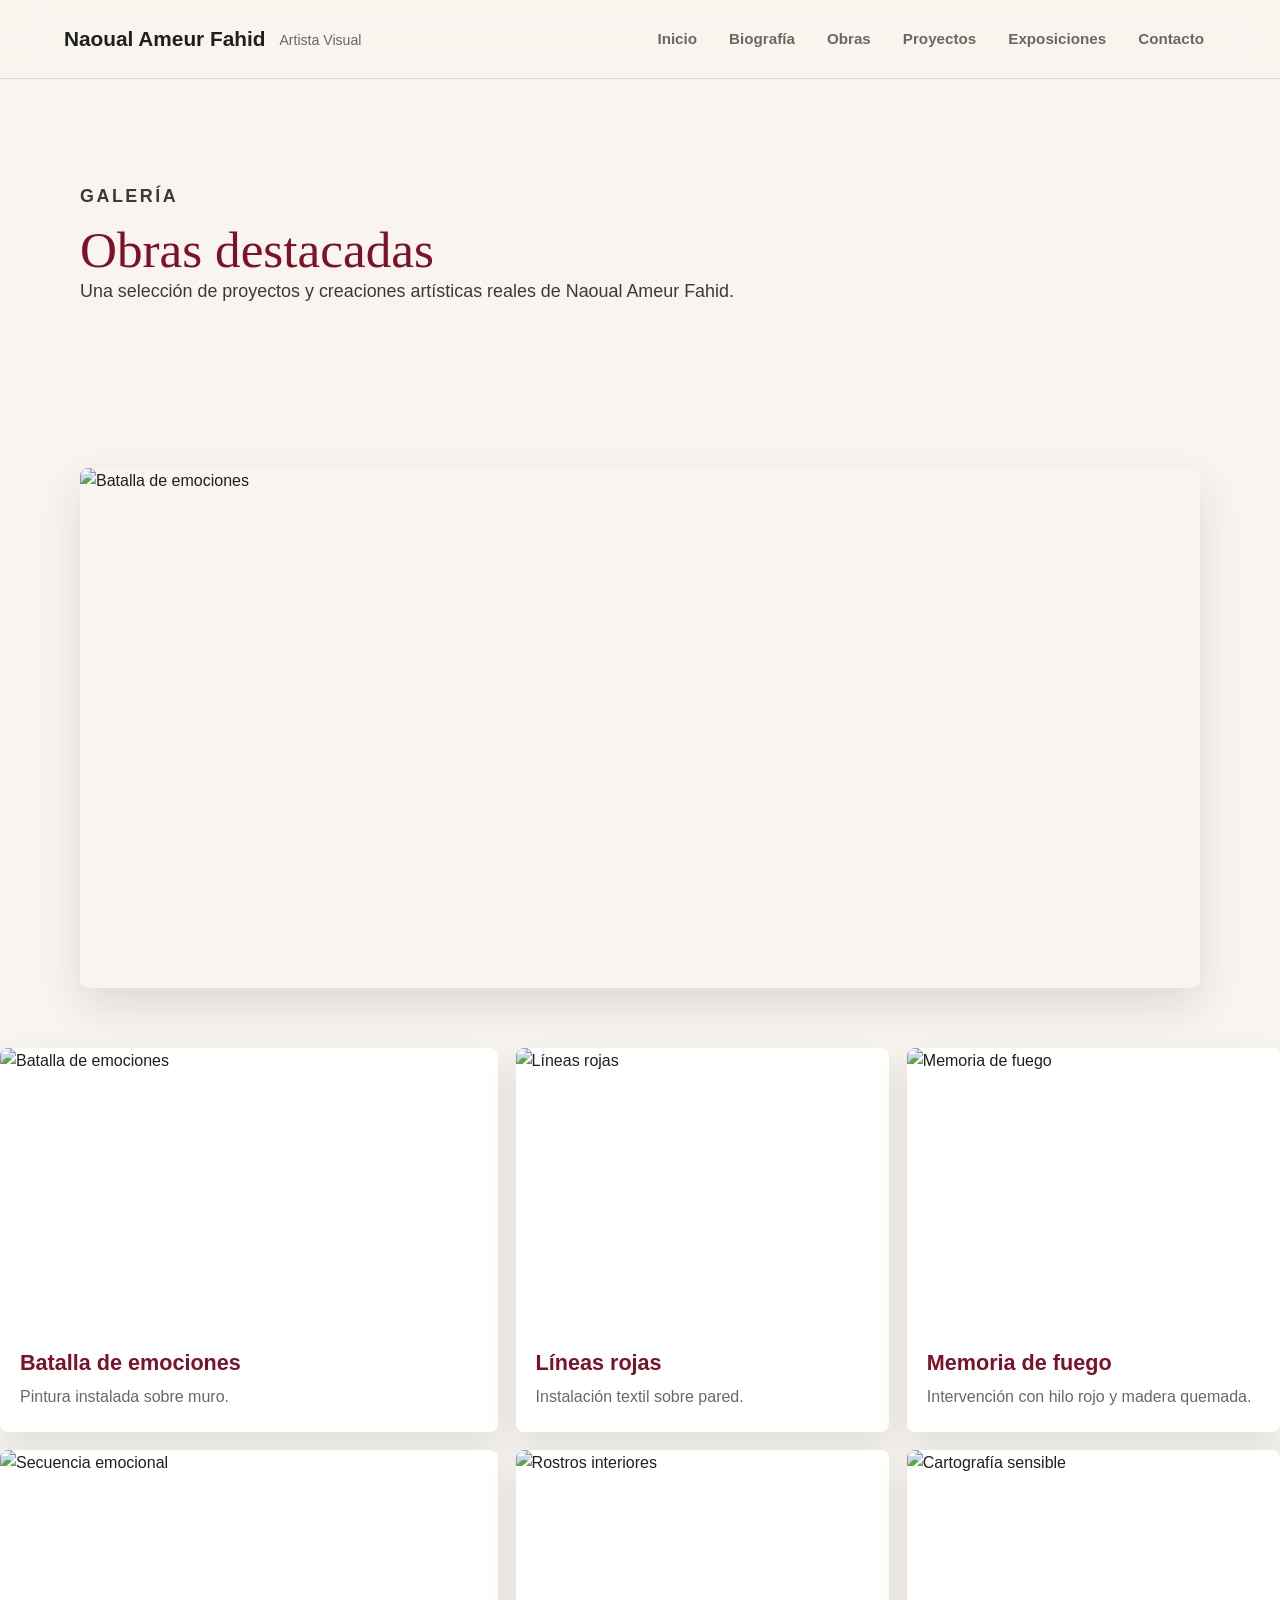
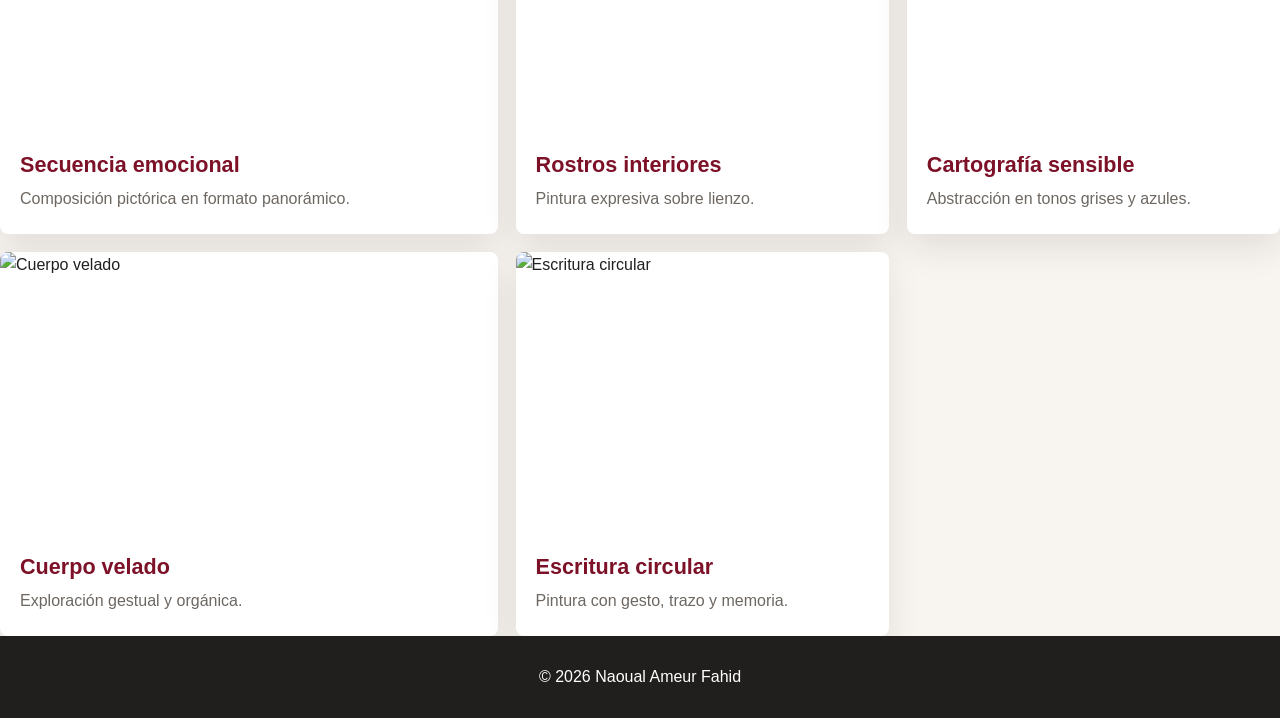
==== galeria.html @ e892501d "Add files via upload" ====
<!DOCTYPE html>
<html lang="es">
<head>
    <meta charset="UTF-8">
    <meta name="viewport" content="width=device-width, initial-scale=1.0">
    <title>Obras | Naoual Ameur Fahid</title>
    <link rel="stylesheet" href="style.css">
</head>
<body>
    <header>
        <div class="logo">
            <h1>Naoual Ameur Fahid</h1>
            <p>Artista Visual</p>
        </div>

        <nav>
            <a href="index.html">Inicio</a>
            <a href="biografia.html">Biografía</a>
            <a href="galeria.html">Obras</a>
            <a href="proyectos.html">Proyectos</a>
            <a href="exposiciones.html">Exposiciones</a>
            <a href="contacto.html">Contacto</a>
        </nav>
    </header>

    <main>
        <section class="contenido">
            <p class="eyebrow">Galería</p>
            <h2>Obras destacadas</h2>
            <p>Una selección de proyectos y creaciones artísticas reales de Naoual Ameur Fahid.</p>
        </section>

        <section class="carrusel">
            <div class="slides">
                <img src="C:\Users\solay\Desktop\HTML.Css\imagenes\obra 1.jpg" alt="Batalla de emociones">
                <img src="C:\Users\solay\Desktop\HTML.Css\imagenes\obra 3.jpg"alt="Líneas rojas">
                <img src="C:\Users\solay\Desktop\HTML.Css\imagenes\obra 4.jpg" alt="Memoria de fuego">
                <img src="C:\Users\solay\Desktop\HTML.Css\imagenes\obra8.jpg" alt="Secuencia emocional">
            </div>
        </section>

        <section class="galeria-grid">
            <div class="obra"><img src="C:\Users\solay\Desktop\HTML.Css\imagenes\obra 1.jpg" alt="Batalla de emociones"><h3>Batalla de emociones</h3><p>Pintura instalada sobre muro.</p></div>
            <div class="obra"><img src="C:\Users\solay\Desktop\HTML.Css\imagenes\obra 3.jpg" alt="Líneas rojas"><h3>Líneas rojas</h3><p>Instalación textil sobre pared.</p></div>
            <div class="obra"><img src="C:\Users\solay\Desktop\HTML.Css\imagenes\obra 4.jpg" alt="Memoria de fuego"><h3>Memoria de fuego</h3><p>Intervención con hilo rojo y madera quemada.</p></div>
            <div class="obra"><img src="C:\Users\solay\Desktop\HTML.Css\imagenes\obra8.jpg" alt="Secuencia emocional"><h3>Secuencia emocional</h3><p>Composición pictórica en formato panorámico.</p></div>
            <div class="obra"><img src="C:\Users\solay\Desktop\HTML.Css\imagenes\obra5.jpg" alt="Rostros interiores"><h3>Rostros interiores</h3><p>Pintura expresiva sobre lienzo.</p></div>
            <div class="obra"><img src="C:\Users\solay\Desktop\HTML.Css\imagenes\obra7.jpg" alt="Cartografía sensible"><h3>Cartografía sensible</h3><p>Abstracción en tonos grises y azules.</p></div>
            <div class="obra"><img src="C:\Users\solay\Desktop\HTML.Css\imagenes\obra6.jpg" alt="Cuerpo velado"><h3>Cuerpo velado</h3><p>Exploración gestual y orgánica.</p></div>
            <div class="obra"><img src="C:\Users\solay\Desktop\HTML.Css\imagenes\obra9.jpg" alt="Escritura circular"><h3>Escritura circular</h3><p>Pintura con gesto, trazo y memoria.</p></div>
        </section>
    </main>

    <div class="image-viewer" id="imageViewer" aria-hidden="true">
        <button class="image-viewer-close" type="button" aria-label="Cerrar imagen">×</button>
        <img src="" alt="">
        <p></p>
    </div>

    <footer>
        <p>© 2026 Naoual Ameur Fahid</p>
    </footer>
    <script src="lightbox.js"></script>
</body>
</html>
---- style.css ----
:root{
    --ink:#1f1f1f;
    --muted:#6d6762;
    --paper:#f8f4ef;
    --panel:#ffffff;
    --wine:#7d1128;
    --clay:#b99156;
    --teal:#0e6f73;
    --line:rgba(31,31,31,.12);
    --shadow:0 18px 45px rgba(31,31,31,.12);
}

*{
    margin:0;
    padding:0;
    box-sizing:border-box;
}

html{
    scroll-behavior:smooth;
}

body{
    font-family:"Segoe UI", Arial, sans-serif;
    background:var(--paper);
    color:var(--ink);
    line-height:1.6;
}

img{
    max-width:100%;
    display:block;
}

a{
    color:inherit;
}

.site-header,
header{
    position:sticky;
    top:0;
    z-index:20;
    display:flex;
    align-items:center;
    justify-content:space-between;
    gap:28px;
    padding:18px clamp(20px,5vw,72px);
    background:rgba(248,244,239,.94);
    border-bottom:1px solid var(--line);
    backdrop-filter:blur(18px);
}

.brand,
.logo{
    display:flex;
    align-items:center;
    gap:14px;
    color:var(--ink);
    text-decoration:none;
    text-align:left;
}

.brand-mark{
    width:48px;
    height:48px;
    display:grid;
    place-items:center;
    flex:0 0 auto;
    background:var(--wine);
    color:white;
    border-radius:50%;
    font-weight:800;
    font-size:.82rem;
    letter-spacing:.04em;
}

.brand strong,
.logo h1{
    display:block;
    font-size:clamp(1rem,1.7vw,1.3rem);
    line-height:1.1;
}

.brand small,
.logo p{
    display:block;
    margin-top:3px;
    color:var(--muted);
    font-size:.88rem;
}

.main-nav,
nav{
    display:flex;
    align-items:center;
    justify-content:flex-end;
    gap:8px;
    flex-wrap:wrap;
}

.main-nav a,
nav a{
    padding:9px 12px;
    color:var(--muted);
    text-decoration:none;
    font-size:.95rem;
    font-weight:650;
    border-radius:999px;
    transition:background .2s ease,color .2s ease;
}

.main-nav a:hover,
nav a:hover{
    background:rgba(125,17,40,.08);
    color:var(--wine);
}

main{
    overflow:hidden;
}

.hero{
    min-height:calc(100vh - 86px);
    display:grid;
    grid-template-columns:minmax(0,1.05fr) minmax(320px,.95fr);
    align-items:center;
    gap:clamp(32px,5vw,78px);
    padding:clamp(42px,7vw,96px) clamp(20px,5vw,72px);
}

.hero-copy{
    max-width:760px;
}

.eyebrow{
    margin-bottom:14px;
    color:var(--teal);
    font-size:.78rem;
    font-weight:800;
    letter-spacing:.14em;
    text-transform:uppercase;
}

.hero h1{
    max-width:720px;
    font-family:Georgia, "Times New Roman", serif;
    font-size:clamp(3.1rem,8vw,7.2rem);
    line-height:.92;
    font-weight:500;
    color:var(--wine);
}

.hero-lead{
    max-width:680px;
    margin-top:26px;
    color:#37322f;
    font-size:clamp(1.05rem,1.5vw,1.28rem);
}

.hero-actions,
.botones{
    display:flex;
    align-items:center;
    gap:12px;
    flex-wrap:wrap;
    margin-top:34px;
}

.button,
.boton,
.boton-secundario{
    display:inline-flex;
    align-items:center;
    justify-content:center;
    min-height:46px;
    padding:12px 20px;
    border:1px solid transparent;
    border-radius:999px;
    text-decoration:none;
    font-weight:750;
    transition:transform .2s ease, box-shadow .2s ease, background .2s ease;
}

.button:hover,
.boton:hover,
.boton-secundario:hover{
    transform:translateY(-2px);
}

.button-primary,
.boton{
    background:var(--wine);
    color:white;
    box-shadow:0 12px 30px rgba(125,17,40,.22);
}

.button-secondary,
.boton-secundario{
    background:transparent;
    color:var(--wine);
    border-color:rgba(125,17,40,.35);
}

.hero-media{
    position:relative;
    min-height:560px;
    border-radius:8px;
}

.hero-media::before{
    content:"";
    position:absolute;
    inset:28px -22px -22px 42px;
    background:var(--clay);
    border-radius:8px;
    z-index:0;
}

.hero-media img{
    position:relative;
    z-index:1;
    width:100%;
    height:560px;
    object-fit:cover;
    object-position:center top;
    border-radius:8px;
    box-shadow:var(--shadow);
}

.media-caption{
    position:absolute;
    left:22px;
    right:22px;
    bottom:22px;
    z-index:2;
    display:flex;
    gap:8px;
    flex-wrap:wrap;
}

.media-caption span{
    padding:8px 12px;
    background:rgba(255,255,255,.88);
    border:1px solid rgba(255,255,255,.65);
    border-radius:999px;
    color:var(--ink);
    font-size:.83rem;
    font-weight:700;
}

.intro-section,
.featured-section,
.process-section,
.contenido{
    width:min(1120px,calc(100% - 40px));
    margin:0 auto;
    padding:clamp(60px,8vw,108px) 0;
}

.intro-section{
    display:grid;
    grid-template-columns:.78fr 1.22fr;
    gap:clamp(28px,5vw,74px);
    border-top:1px solid var(--line);
}

.section-heading h2,
.sobre h2,
.contenido h2{
    font-family:Georgia, "Times New Roman", serif;
    color:var(--wine);
    font-size:clamp(2rem,4vw,4rem);
    line-height:1.02;
    font-weight:500;
}

.intro-section > p,
.sobre p,
.contenido p{
    color:#3f3935;
    font-size:clamp(1rem,1.4vw,1.16rem);
}

.stats,
.estadisticas{
    width:min(1120px,calc(100% - 40px));
    margin:0 auto;
    display:grid;
    grid-template-columns:repeat(4,1fr);
    border:1px solid var(--line);
    background:var(--panel);
    box-shadow:0 16px 40px rgba(31,31,31,.07);
}

.stats article,
.stat{
    min-height:150px;
    display:flex;
    flex-direction:column;
    justify-content:center;
    gap:2px;
    padding:24px;
    text-align:center;
    border-right:1px solid var(--line);
}

.stats article:last-child{
    border-right:0;
}

.stats strong,
.stat h3{
    color:var(--wine);
    font-family:Georgia, "Times New Roman", serif;
    font-size:clamp(2.4rem,5vw,4.2rem);
    line-height:1;
    font-weight:500;
}

.stats span,
.stat p{
    color:var(--muted);
    font-weight:750;
}

.art-grid,
.grid,
.galeria-grid{
    display:grid;
    grid-template-columns:1.2fr .9fr .9fr;
    gap:18px;
    margin-top:36px;
}

.art-card,
.obra{
    position:relative;
    min-height:380px;
    overflow:hidden;
    border-radius:8px;
    background:var(--panel);
    box-shadow:0 14px 35px rgba(31,31,31,.10);
}

.art-card-large{
    grid-row:span 2;
    min-height:778px;
}

.art-card img,
.obra img{
    width:100%;
    height:100%;
    object-fit:cover;
    transition:transform .45s ease;
    cursor:zoom-in;
}

.art-card:hover img,
.obra:hover img{
    transform:scale(1.035);
}

.art-card div,
.obra h3,
.obra p{
    position:relative;
    z-index:2;
}

.art-card div{
    position:absolute;
    left:0;
    right:0;
    bottom:0;
    padding:28px;
    color:white;
    background:linear-gradient(180deg,transparent,rgba(0,0,0,.78));
}

.art-card h3,
.obra h3{
    color:inherit;
    font-size:1.35rem;
}

.art-card p,
.obra p{
    color:inherit;
    margin-top:4px;
}

.obra{
    min-height:auto;
    display:flex;
    flex-direction:column;
}

.obra img{
    height:280px;
    flex:0 0 auto;
}

.obra h3{
    padding:18px 20px 0;
    color:var(--wine);
}

.obra p{
    padding:0 20px 22px;
    color:var(--muted);
}

.process-section{
    display:grid;
    grid-template-columns:.9fr 1.1fr;
    gap:clamp(28px,5vw,70px);
}

.process-grid{
    display:grid;
    gap:14px;
}

.process-grid article,
.bio-bloque{
    padding:28px;
    background:rgba(255,255,255,.68);
    border:1px solid var(--line);
    border-radius:8px;
}

.process-grid span{
    color:var(--clay);
    font-weight:850;
}

.process-grid h3,
.bio-bloque h2{
    margin:8px 0 8px;
    color:var(--wine);
}

.quote-section,
.frase,
.cita-artista{
    width:min(1120px,calc(100% - 40px));
    margin:0 auto clamp(60px,8vw,108px);
    padding:clamp(44px,7vw,80px);
    display:flex;
    align-items:center;
    justify-content:space-between;
    gap:28px;
    background:var(--wine);
    color:white;
    border-radius:8px;
}

.quote-section blockquote,
.frase blockquote,
.cita-artista p{
    max-width:760px;
    font-family:Georgia, "Times New Roman", serif;
    font-size:clamp(1.8rem,4vw,3.7rem);
    line-height:1.08;
}

.quote-section .button-primary{
    background:white;
    color:var(--wine);
    box-shadow:none;
    flex:0 0 auto;
}

.site-footer,
footer{
    padding:28px clamp(20px,5vw,72px);
    background:#211f1d;
    color:white;
    text-align:center;
}

.carrusel{
    width:min(1120px,calc(100% - 40px));
    height:520px;
    margin:60px auto;
    overflow:hidden;
    border-radius:8px;
    box-shadow:var(--shadow);
}

.slides{
    display:flex;
    width:400%;
    height:100%;
    animation:carrusel 14s infinite;
}

.slides img{
    width:25%;
    height:100%;
    object-fit:cover;
    cursor:zoom-in;
}

.image-viewer{
    position:fixed;
    inset:0;
    z-index:100;
    display:none;
    align-items:center;
    justify-content:center;
    flex-direction:column;
    gap:14px;
    padding:28px;
    background:rgba(15,14,13,.92);
}

.image-viewer.is-open{
    display:flex;
}

.image-viewer img{
    width:auto;
    max-width:96vw;
    height:auto;
    max-height:84vh;
    object-fit:contain;
    border-radius:6px;
    box-shadow:0 22px 70px rgba(0,0,0,.45);
}

.image-viewer p{
    max-width:min(720px,92vw);
    color:white;
    font-weight:700;
    text-align:center;
}

.image-viewer-close{
    position:absolute;
    top:18px;
    right:18px;
    width:44px;
    height:44px;
    border:1px solid rgba(255,255,255,.35);
    border-radius:50%;
    background:rgba(255,255,255,.12);
    color:white;
    font-size:2rem;
    line-height:1;
    cursor:pointer;
}

.image-viewer-close:hover{
    background:rgba(255,255,255,.22);
}

@keyframes carrusel{
    0%,20%{ transform:translateX(0); }
    25%,45%{ transform:translateX(-25%); }
    50%,70%{ transform:translateX(-50%); }
    75%,100%{ transform:translateX(-75%); }
}

.sobre,
.bio-portada,
.inspiraciones{
    width:min(980px,calc(100% - 40px));
    margin:0 auto;
    padding:clamp(58px,8vw,96px) 0;
    text-align:center;
}

.bio-portada img{
    width:280px;
    height:280px;
    margin:0 auto 28px;
    border-radius:50%;
    object-fit:cover;
    object-position:center top;
    box-shadow:var(--shadow);
}

.bio-portada h1{
    color:var(--wine);
    font-family:Georgia, "Times New Roman", serif;
    font-size:clamp(2.6rem,6vw,5rem);
    line-height:1;
}

.subtitulo{
    margin-top:12px;
    color:var(--muted);
}

.bio-contenedor{
    width:min(1120px,calc(100% - 40px));
    margin:0 auto;
    display:grid;
    grid-template-columns:repeat(3,1fr);
    gap:18px;
    padding:40px 0;
}

.tags{
    display:flex;
    justify-content:center;
    flex-wrap:wrap;
    gap:12px;
    margin-top:26px;
}

.tags span{
    padding:10px 16px;
    border-radius:999px;
    background:rgba(125,17,40,.09);
    color:var(--wine);
    font-weight:750;
}

@media(max-width:980px){
    .site-header,
    header{
        position:relative;
        align-items:flex-start;
        flex-direction:column;
    }

    .main-nav,
    nav{
        justify-content:flex-start;
    }

    .hero,
    .intro-section,
    .process-section{
        grid-template-columns:1fr;
    }

    .hero-media{
        min-height:auto;
    }

    .hero-media img{
        height:min(72vh,520px);
    }

    .stats,
    .estadisticas{
        grid-template-columns:repeat(2,1fr);
    }

    .stats article:nth-child(2),
    .stat:nth-child(2){
        border-right:0;
    }

    .art-grid,
    .grid,
    .galeria-grid{
        grid-template-columns:1fr 1fr;
    }

    .art-card-large{
        grid-row:auto;
        grid-column:span 2;
        min-height:480px;
    }

    .bio-contenedor{
        grid-template-columns:1fr;
    }
}

@media(max-width:640px){
    .site-header,
    header{
        padding:16px 18px;
    }

    .main-nav a,
    nav a{
        padding:8px 10px;
        font-size:.9rem;
    }

    .hero{
        padding:38px 18px 58px;
    }

    .hero h1{
        font-size:3.3rem;
    }

    .hero-actions,
    .botones{
        align-items:stretch;
        flex-direction:column;
    }

    .button,
    .boton,
    .boton-secundario{
        width:100%;
    }

    .hero-media::before{
        inset:18px -10px -12px 18px;
    }

    .hero-media img{
        height:390px;
    }

    .stats,
    .estadisticas,
    .art-grid,
    .grid,
    .galeria-grid{
        grid-template-columns:1fr;
    }

    .stats article,
    .stat{
        border-right:0;
        border-bottom:1px solid var(--line);
    }

    .stats article:last-child,
    .stat:last-child{
        border-bottom:0;
    }

    .art-card,
    .art-card-large,
    .obra{
        grid-column:auto;
        min-height:360px;
    }

    .quote-section,
    .frase,
    .cita-artista{
        align-items:flex-start;
        flex-direction:column;
        padding:34px 24px;
    }

    .carrusel{
        height:320px;
    }
}
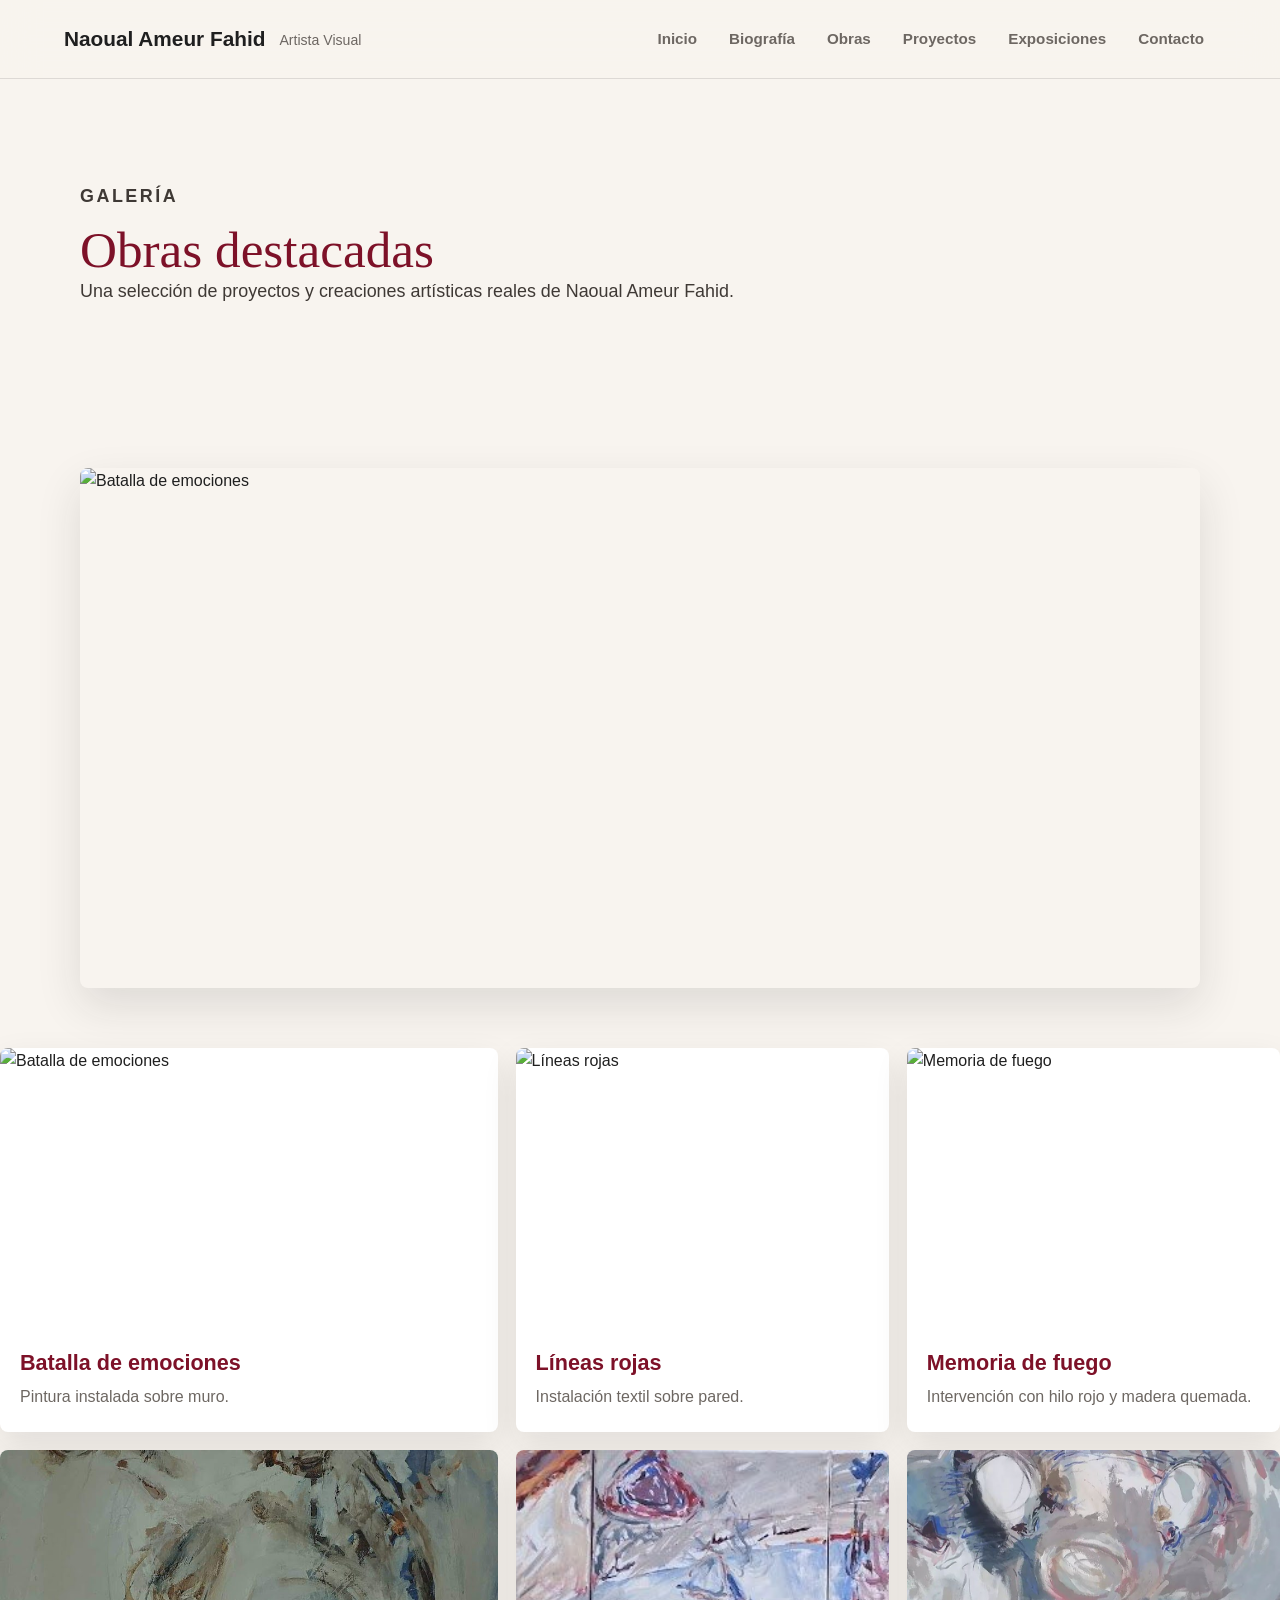
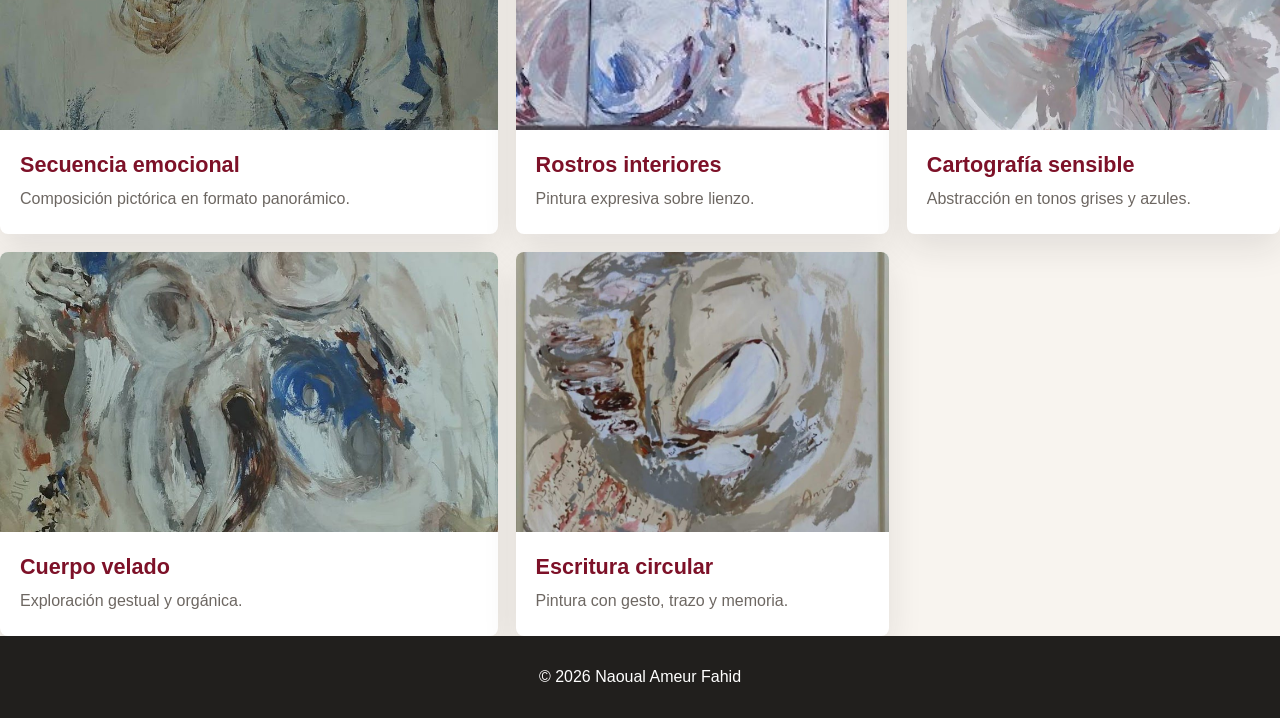
==== commit 6d2d5841: "Change image paths to relative URLs Updated image source paths to relative URLs for better portabili" ====
--- a/galeria.html
+++ b/galeria.html
@@ -32,22 +32,22 @@
 
         <section class="carrusel">
             <div class="slides">
-                <img src="C:\Users\solay\Desktop\HTML.Css\imagenes\obra 1.jpg" alt="Batalla de emociones">
-                <img src="C:\Users\solay\Desktop\HTML.Css\imagenes\obra 3.jpg"alt="Líneas rojas">
-                <img src="C:\Users\solay\Desktop\HTML.Css\imagenes\obra 4.jpg" alt="Memoria de fuego">
-                <img src="C:\Users\solay\Desktop\HTML.Css\imagenes\obra8.jpg" alt="Secuencia emocional">
+                <img src="imagenes/obra1.jpg" alt="Batalla de emociones">
+                <img src="imagenes/obra3.jpg" alt="Líneas rojas">
+                <img src="imagenes/obra4.jpg" alt="Memoria de fuego">
+                <img src="imagenes/obra8.jpg" alt="Secuencia emocional">
             </div>
         </section>
 
         <section class="galeria-grid">
-            <div class="obra"><img src="C:\Users\solay\Desktop\HTML.Css\imagenes\obra 1.jpg" alt="Batalla de emociones"><h3>Batalla de emociones</h3><p>Pintura instalada sobre muro.</p></div>
-            <div class="obra"><img src="C:\Users\solay\Desktop\HTML.Css\imagenes\obra 3.jpg" alt="Líneas rojas"><h3>Líneas rojas</h3><p>Instalación textil sobre pared.</p></div>
-            <div class="obra"><img src="C:\Users\solay\Desktop\HTML.Css\imagenes\obra 4.jpg" alt="Memoria de fuego"><h3>Memoria de fuego</h3><p>Intervención con hilo rojo y madera quemada.</p></div>
-            <div class="obra"><img src="C:\Users\solay\Desktop\HTML.Css\imagenes\obra8.jpg" alt="Secuencia emocional"><h3>Secuencia emocional</h3><p>Composición pictórica en formato panorámico.</p></div>
-            <div class="obra"><img src="C:\Users\solay\Desktop\HTML.Css\imagenes\obra5.jpg" alt="Rostros interiores"><h3>Rostros interiores</h3><p>Pintura expresiva sobre lienzo.</p></div>
-            <div class="obra"><img src="C:\Users\solay\Desktop\HTML.Css\imagenes\obra7.jpg" alt="Cartografía sensible"><h3>Cartografía sensible</h3><p>Abstracción en tonos grises y azules.</p></div>
-            <div class="obra"><img src="C:\Users\solay\Desktop\HTML.Css\imagenes\obra6.jpg" alt="Cuerpo velado"><h3>Cuerpo velado</h3><p>Exploración gestual y orgánica.</p></div>
-            <div class="obra"><img src="C:\Users\solay\Desktop\HTML.Css\imagenes\obra9.jpg" alt="Escritura circular"><h3>Escritura circular</h3><p>Pintura con gesto, trazo y memoria.</p></div>
+            <div class="obra"><img src="imagenes/obra1.jpg" alt="Batalla de emociones"><h3>Batalla de emociones</h3><p>Pintura instalada sobre muro.</p></div>
+            <div class="obra"><img src="imagenes/obra3.jpg" alt="Líneas rojas"><h3>Líneas rojas</h3><p>Instalación textil sobre pared.</p></div>
+            <div class="obra"><img src="imagenes/obra4.jpg" alt="Memoria de fuego"><h3>Memoria de fuego</h3><p>Intervención con hilo rojo y madera quemada.</p></div>
+            <div class="obra"><img src="imagenes/obra8.jpg" alt="Secuencia emocional"><h3>Secuencia emocional</h3><p>Composición pictórica en formato panorámico.</p></div>
+            <div class="obra"><img src="imagenes/obra5.jpg" alt="Rostros interiores"><h3>Rostros interiores</h3><p>Pintura expresiva sobre lienzo.</p></div>
+            <div class="obra"><img src="imagenes/obra7.jpg" alt="Cartografía sensible"><h3>Cartografía sensible</h3><p>Abstracción en tonos grises y azules.</p></div>
+            <div class="obra"><img src="imagenes/obra6.jpg" alt="Cuerpo velado"><h3>Cuerpo velado</h3><p>Exploración gestual y orgánica.</p></div>
+            <div class="obra"><img src="imagenes/obra9.jpg" alt="Escritura circular"><h3>Escritura circular</h3><p>Pintura con gesto, trazo y memoria.</p></div>
         </section>
     </main>
 
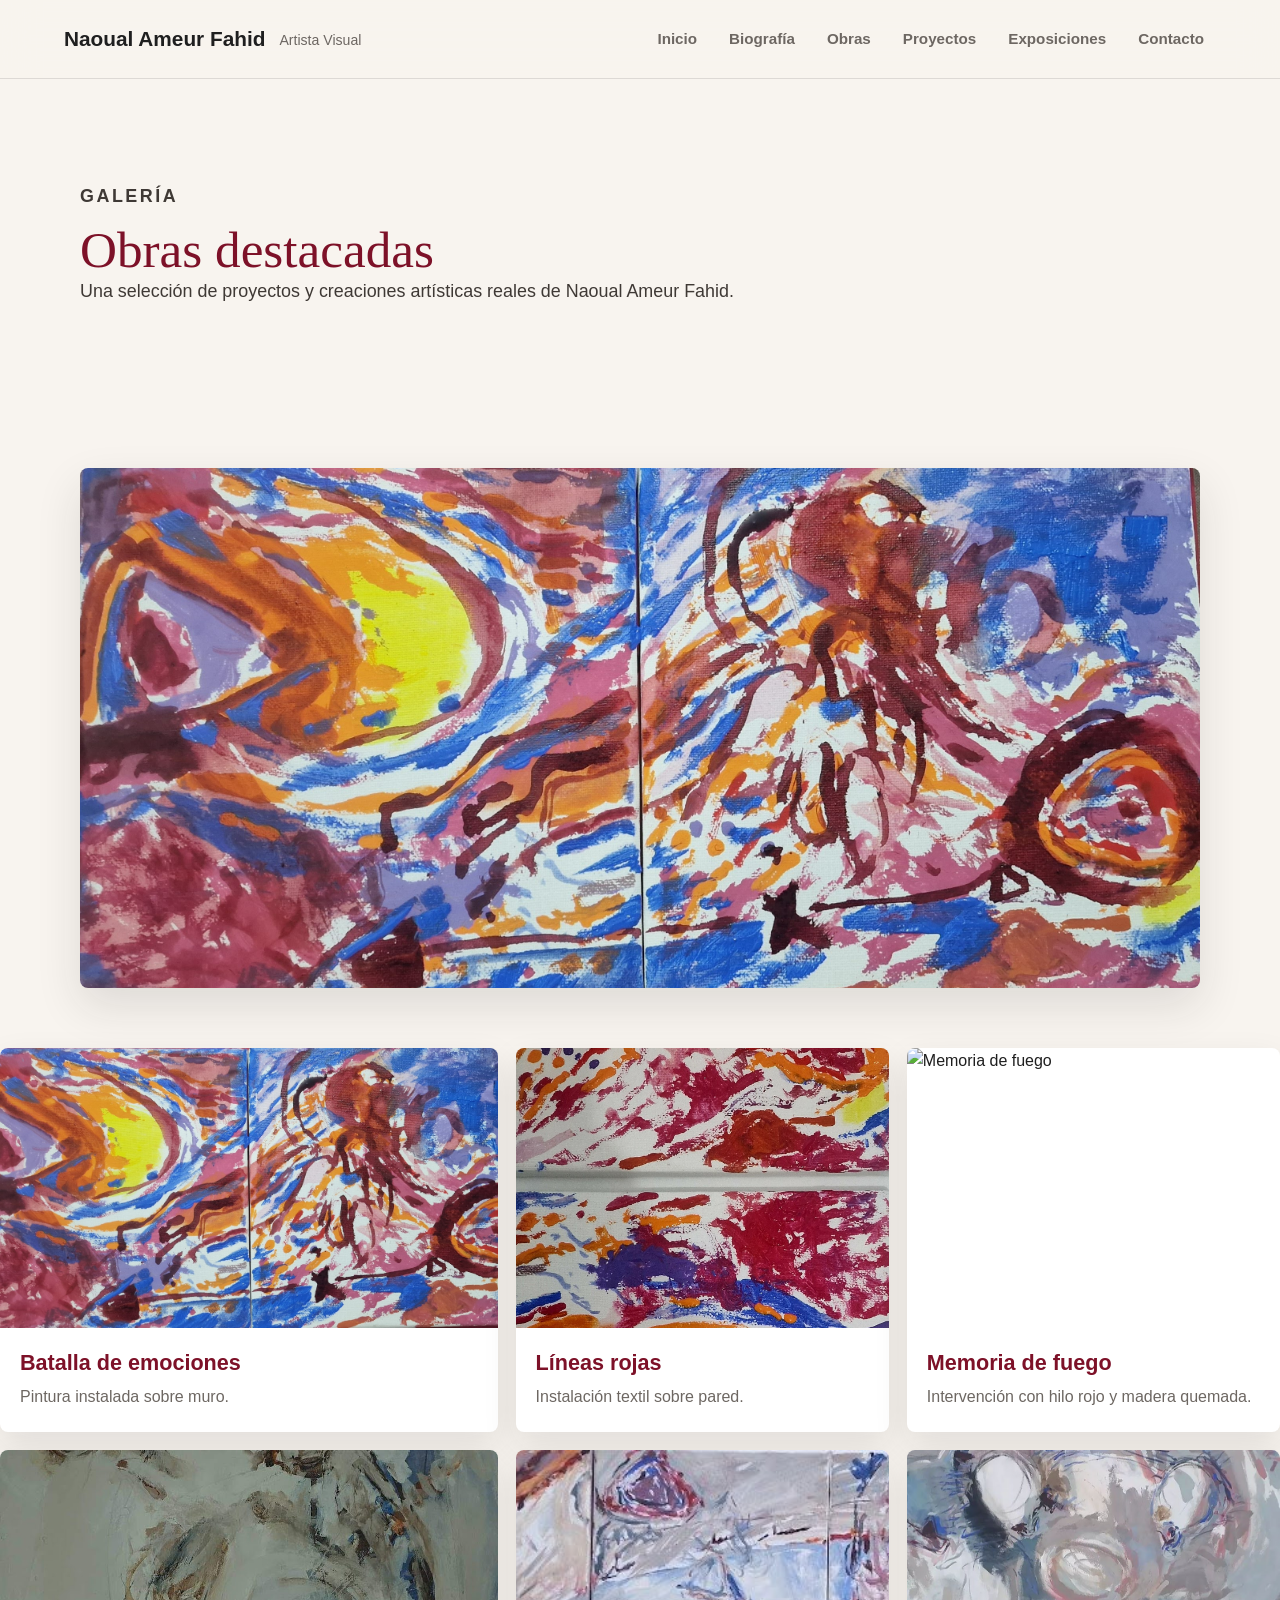
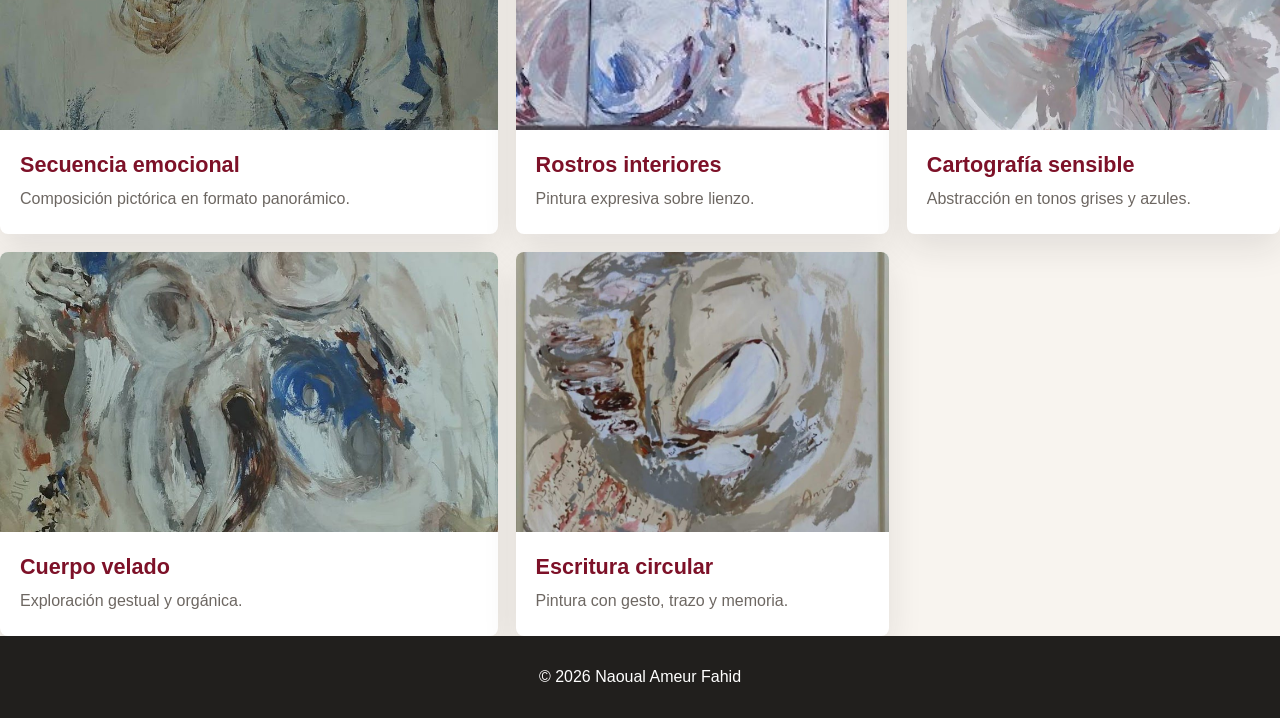
==== commit 6c1402fe: "Fix image source paths in galeria.html" ====
--- a/galeria.html
+++ b/galeria.html
@@ -32,16 +32,16 @@
 
         <section class="carrusel">
             <div class="slides">
-                <img src="imagenes/obra1.jpg" alt="Batalla de emociones">
-                <img src="imagenes/obra3.jpg" alt="Líneas rojas">
+                <img src="imagenes/obra 1.jpg" alt="Batalla de emociones">
+                <img src="imagenes/obra 3.jpg" alt="Líneas rojas">
                 <img src="imagenes/obra4.jpg" alt="Memoria de fuego">
                 <img src="imagenes/obra8.jpg" alt="Secuencia emocional">
             </div>
         </section>
 
         <section class="galeria-grid">
-            <div class="obra"><img src="imagenes/obra1.jpg" alt="Batalla de emociones"><h3>Batalla de emociones</h3><p>Pintura instalada sobre muro.</p></div>
-            <div class="obra"><img src="imagenes/obra3.jpg" alt="Líneas rojas"><h3>Líneas rojas</h3><p>Instalación textil sobre pared.</p></div>
+            <div class="obra"><img src="imagenes/obra 1.jpg" alt="Batalla de emociones"><h3>Batalla de emociones</h3><p>Pintura instalada sobre muro.</p></div>
+            <div class="obra"><img src="imagenes/obra 3.jpg" alt="Líneas rojas"><h3>Líneas rojas</h3><p>Instalación textil sobre pared.</p></div>
             <div class="obra"><img src="imagenes/obra4.jpg" alt="Memoria de fuego"><h3>Memoria de fuego</h3><p>Intervención con hilo rojo y madera quemada.</p></div>
             <div class="obra"><img src="imagenes/obra8.jpg" alt="Secuencia emocional"><h3>Secuencia emocional</h3><p>Composición pictórica en formato panorámico.</p></div>
             <div class="obra"><img src="imagenes/obra5.jpg" alt="Rostros interiores"><h3>Rostros interiores</h3><p>Pintura expresiva sobre lienzo.</p></div>
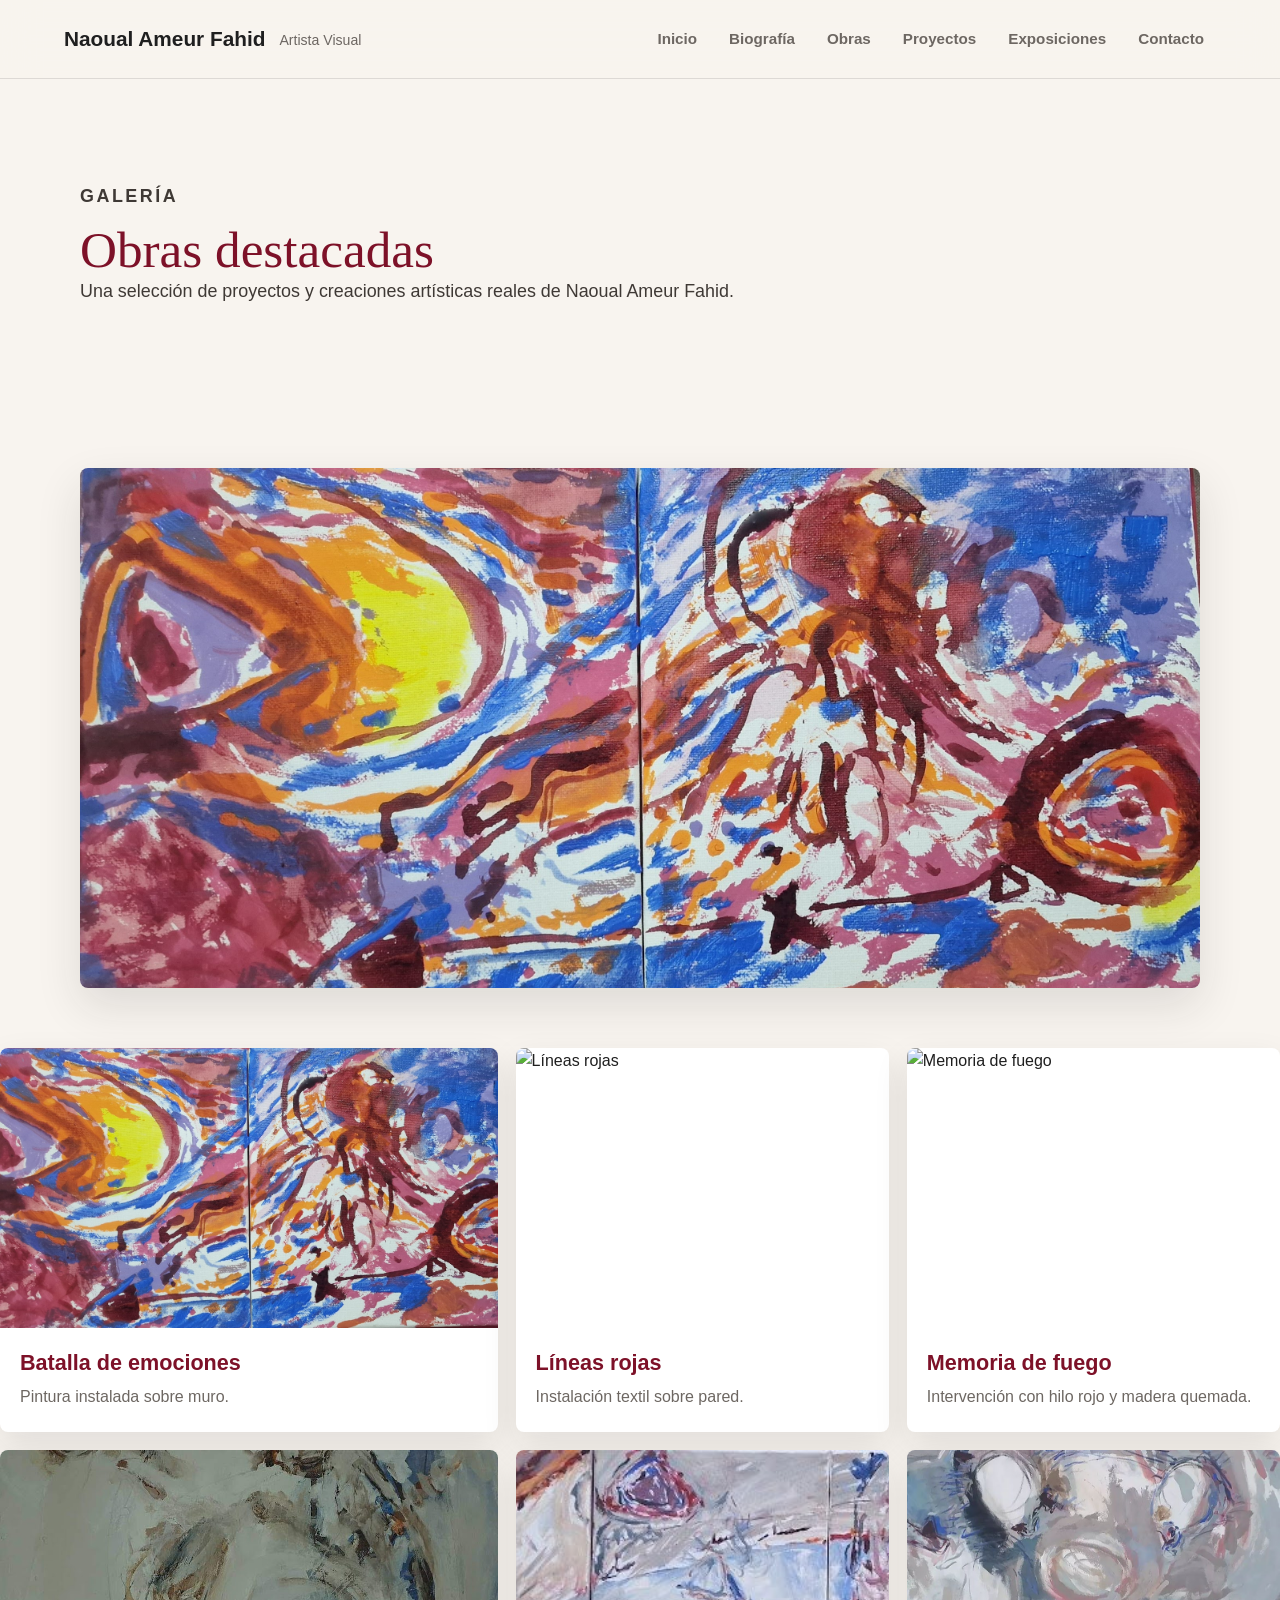
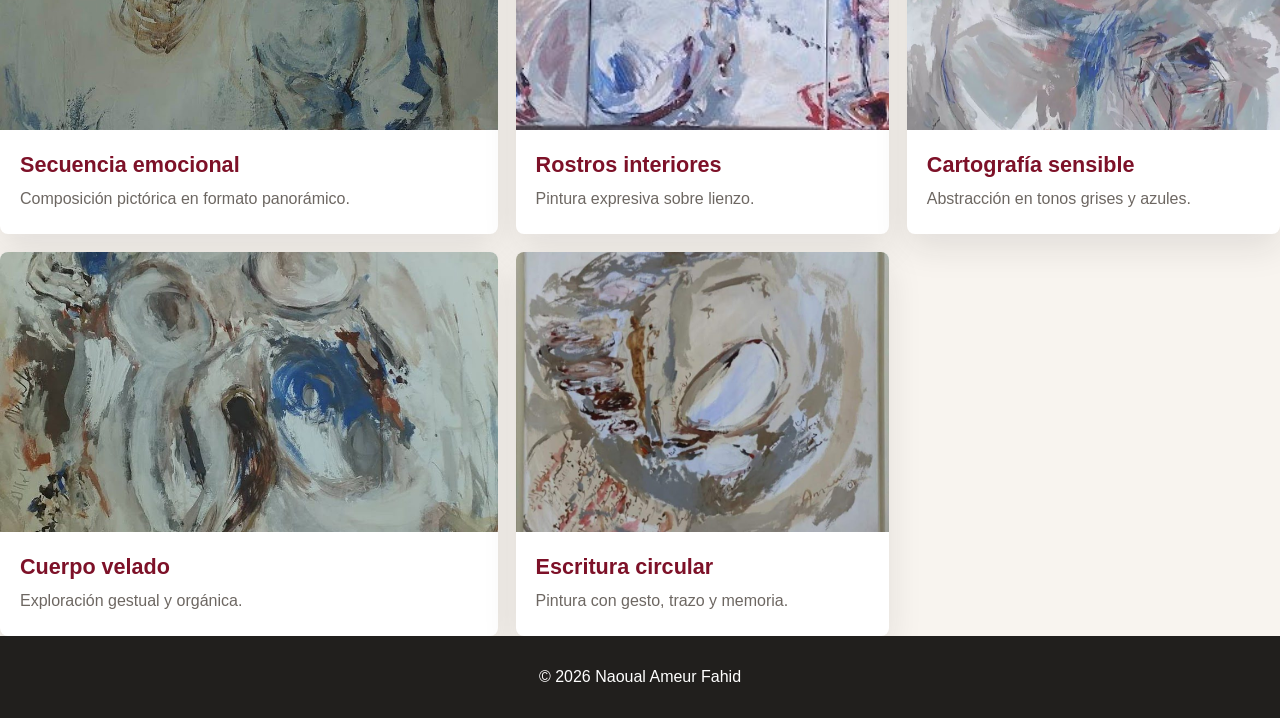
==== commit d525406e: "Replace image source for 'Líneas rojas' artwork" ====
--- a/galeria.html
+++ b/galeria.html
@@ -33,7 +33,7 @@
         <section class="carrusel">
             <div class="slides">
                 <img src="imagenes/obra 1.jpg" alt="Batalla de emociones">
-                <img src="imagenes/obra 3.jpg" alt="Líneas rojas">
+                <img src="imagenes/20200622_202020.jpg" alt="Líneas rojas">
                 <img src="imagenes/obra4.jpg" alt="Memoria de fuego">
                 <img src="imagenes/obra8.jpg" alt="Secuencia emocional">
             </div>
@@ -41,7 +41,7 @@
 
         <section class="galeria-grid">
             <div class="obra"><img src="imagenes/obra 1.jpg" alt="Batalla de emociones"><h3>Batalla de emociones</h3><p>Pintura instalada sobre muro.</p></div>
-            <div class="obra"><img src="imagenes/obra 3.jpg" alt="Líneas rojas"><h3>Líneas rojas</h3><p>Instalación textil sobre pared.</p></div>
+            <div class="obra"><img src="imagenes/20200622_202020.jpg" alt="Líneas rojas"><h3>Líneas rojas</h3><p>Instalación textil sobre pared.</p></div>
             <div class="obra"><img src="imagenes/obra4.jpg" alt="Memoria de fuego"><h3>Memoria de fuego</h3><p>Intervención con hilo rojo y madera quemada.</p></div>
             <div class="obra"><img src="imagenes/obra8.jpg" alt="Secuencia emocional"><h3>Secuencia emocional</h3><p>Composición pictórica en formato panorámico.</p></div>
             <div class="obra"><img src="imagenes/obra5.jpg" alt="Rostros interiores"><h3>Rostros interiores</h3><p>Pintura expresiva sobre lienzo.</p></div>
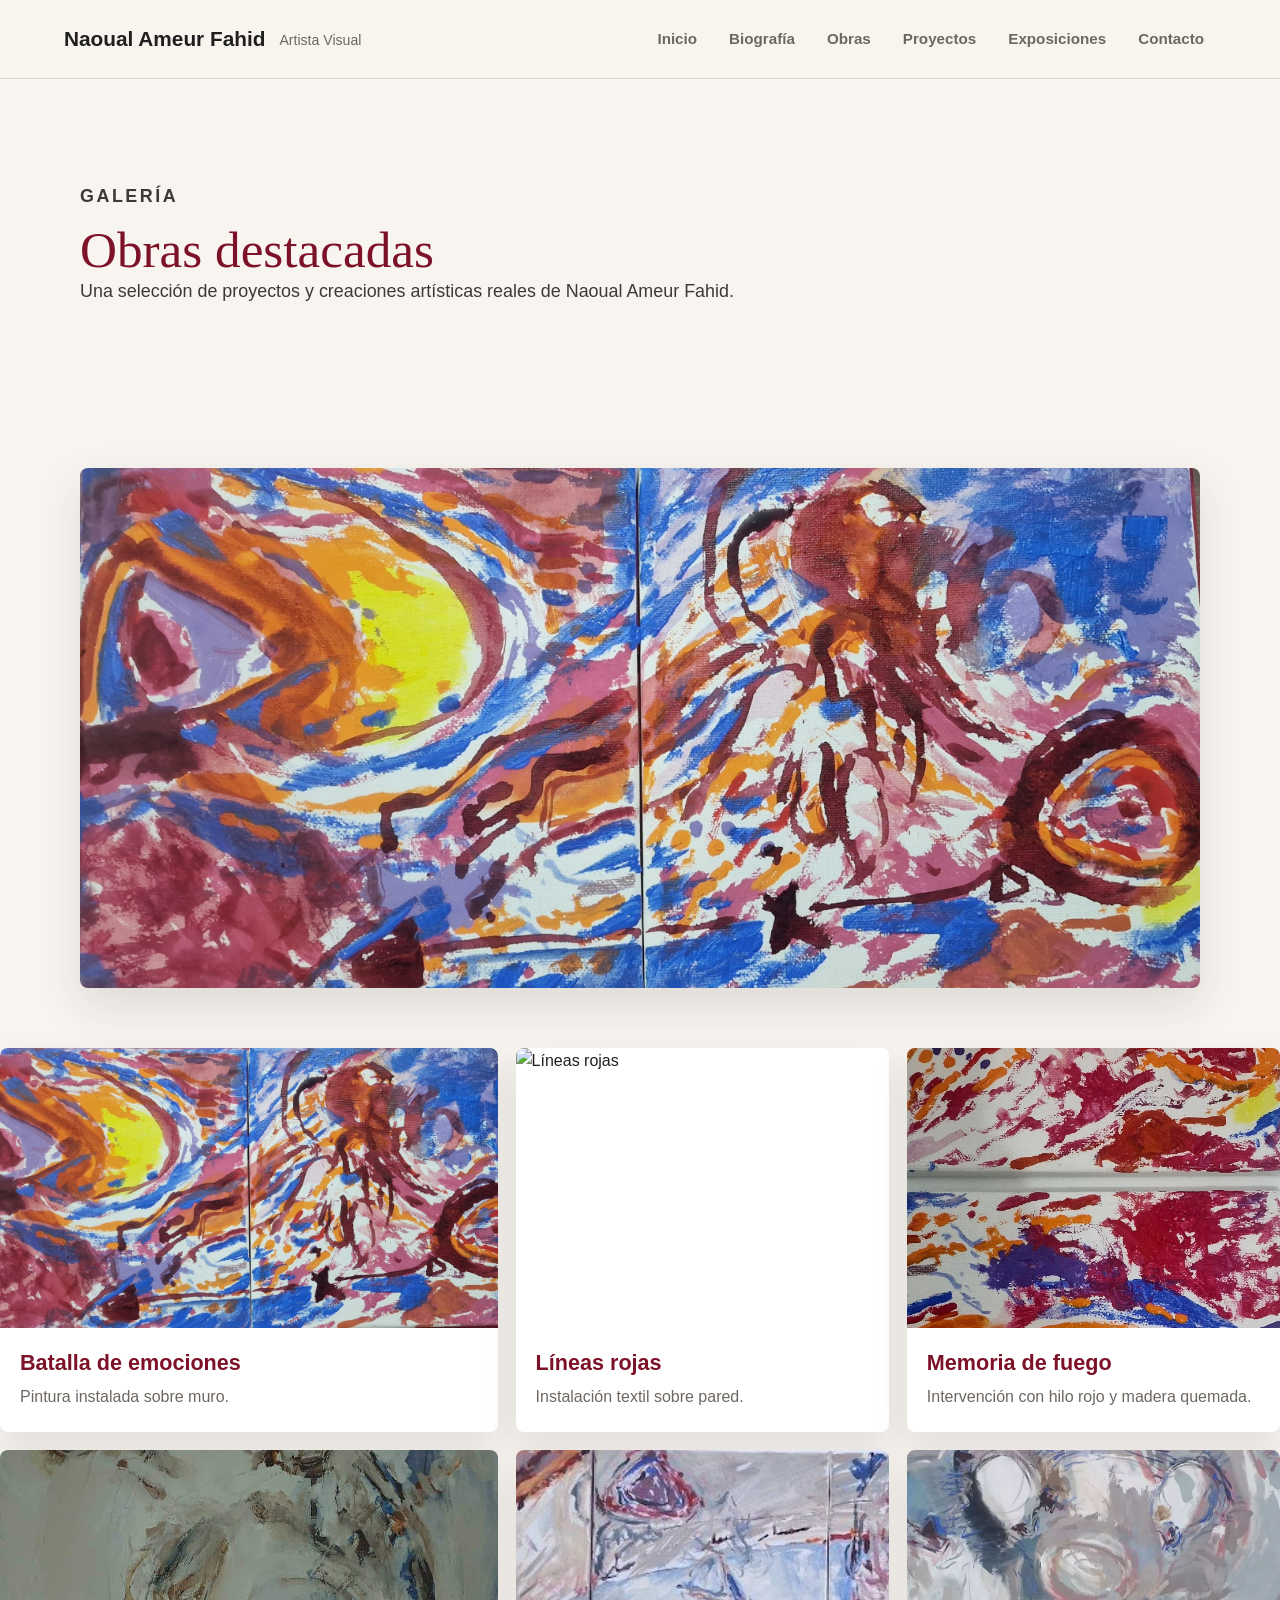
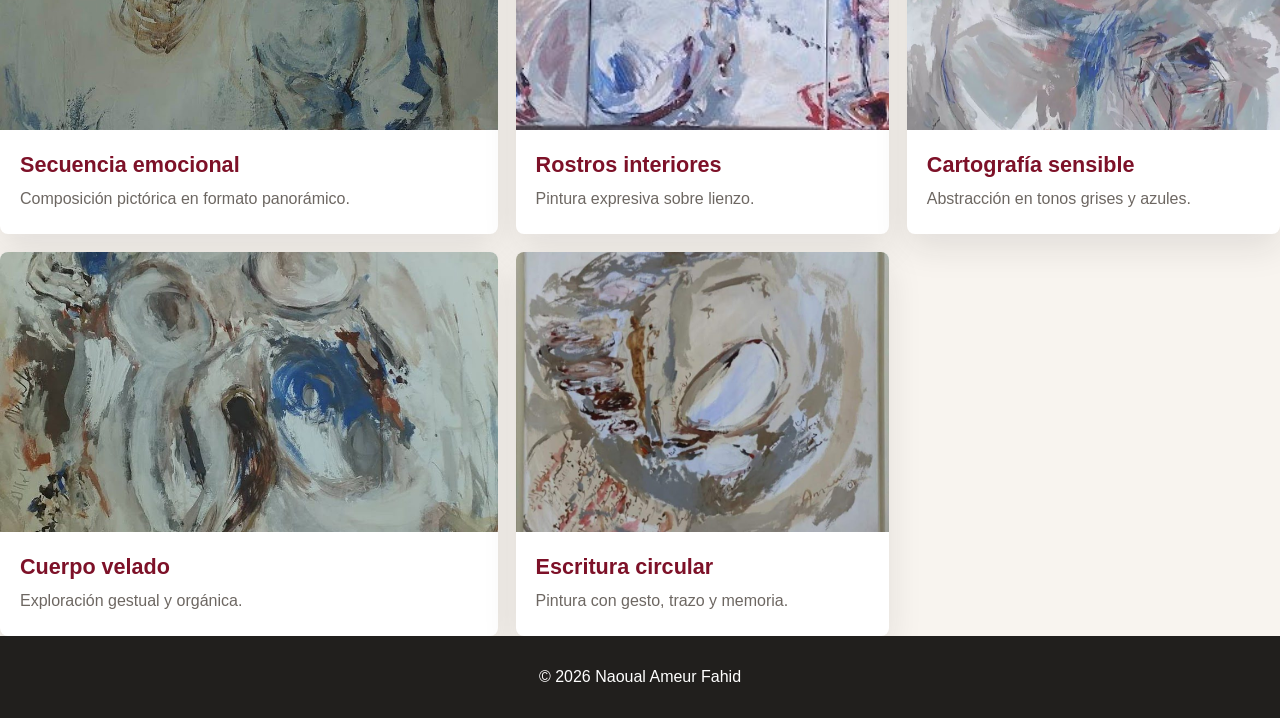
==== commit 60e82fe4: "Replace image source for 'Memoria de fuego'" ====
--- a/galeria.html
+++ b/galeria.html
@@ -34,7 +34,7 @@
             <div class="slides">
                 <img src="imagenes/obra 1.jpg" alt="Batalla de emociones">
                 <img src="imagenes/20200622_202020.jpg" alt="Líneas rojas">
-                <img src="imagenes/obra4.jpg" alt="Memoria de fuego">
+                <img src="imagenes/obra 3.jpg" alt="Memoria de fuego">
                 <img src="imagenes/obra8.jpg" alt="Secuencia emocional">
             </div>
         </section>
@@ -42,7 +42,7 @@
         <section class="galeria-grid">
             <div class="obra"><img src="imagenes/obra 1.jpg" alt="Batalla de emociones"><h3>Batalla de emociones</h3><p>Pintura instalada sobre muro.</p></div>
             <div class="obra"><img src="imagenes/20200622_202020.jpg" alt="Líneas rojas"><h3>Líneas rojas</h3><p>Instalación textil sobre pared.</p></div>
-            <div class="obra"><img src="imagenes/obra4.jpg" alt="Memoria de fuego"><h3>Memoria de fuego</h3><p>Intervención con hilo rojo y madera quemada.</p></div>
+            <div class="obra"><img src="imagenes/obra 3.jpg" alt="Memoria de fuego"><h3>Memoria de fuego</h3><p>Intervención con hilo rojo y madera quemada.</p></div>
             <div class="obra"><img src="imagenes/obra8.jpg" alt="Secuencia emocional"><h3>Secuencia emocional</h3><p>Composición pictórica en formato panorámico.</p></div>
             <div class="obra"><img src="imagenes/obra5.jpg" alt="Rostros interiores"><h3>Rostros interiores</h3><p>Pintura expresiva sobre lienzo.</p></div>
             <div class="obra"><img src="imagenes/obra7.jpg" alt="Cartografía sensible"><h3>Cartografía sensible</h3><p>Abstracción en tonos grises y azules.</p></div>
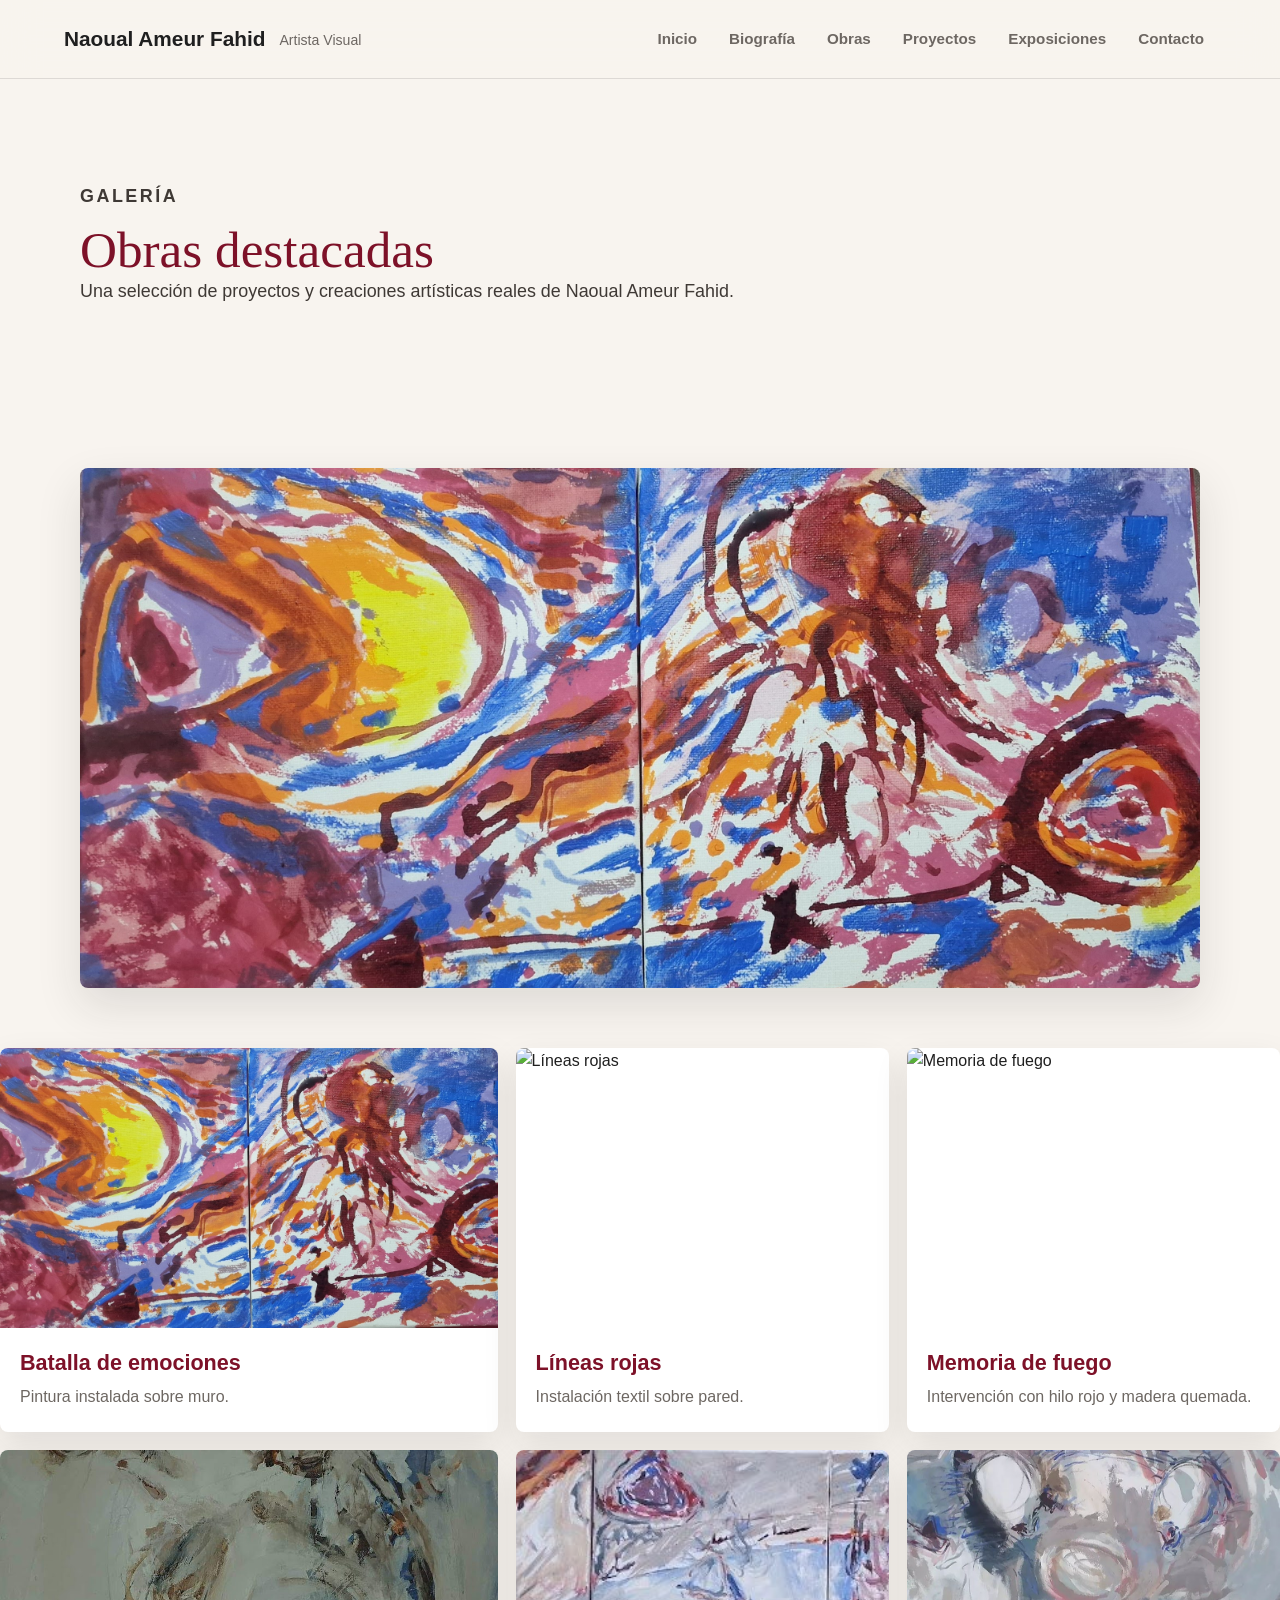
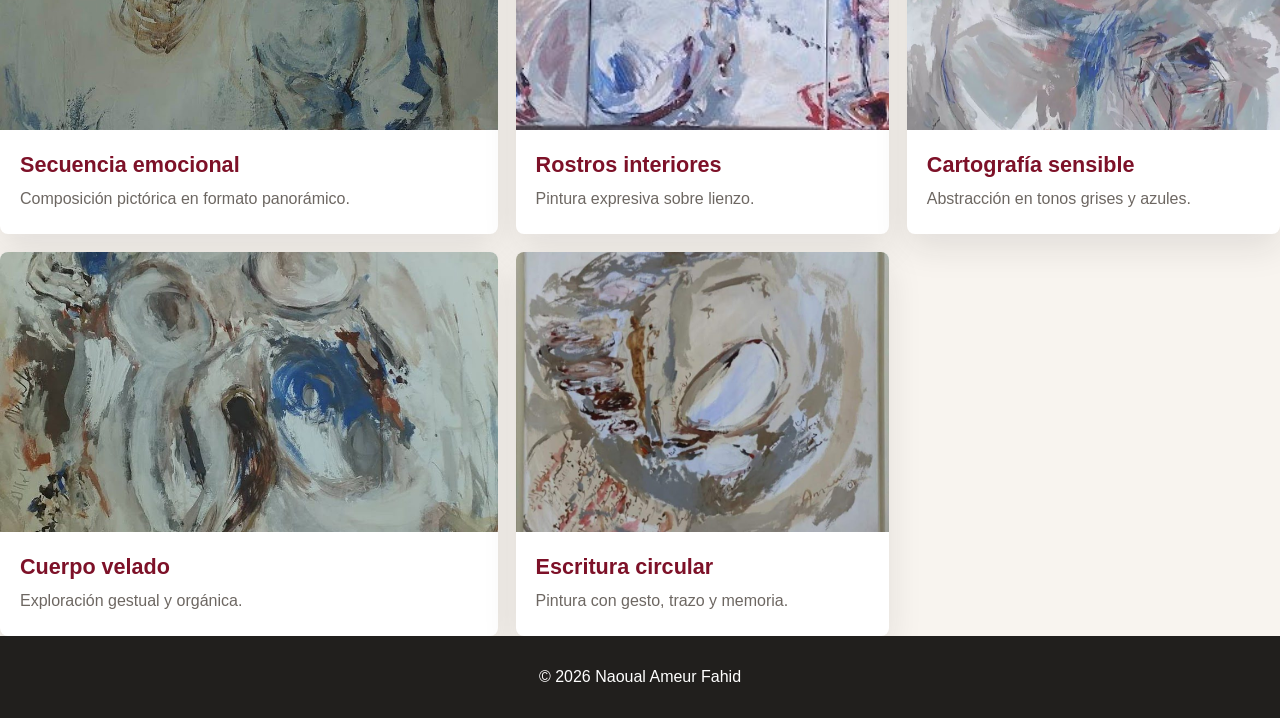
==== commit 25c0094d: "Fix image source paths for artwork" ====
--- a/galeria.html
+++ b/galeria.html
@@ -34,7 +34,7 @@
             <div class="slides">
                 <img src="imagenes/obra 1.jpg" alt="Batalla de emociones">
                 <img src="imagenes/20200622_202020.jpg" alt="Líneas rojas">
-                <img src="imagenes/obra 3.jpg" alt="Memoria de fuego">
+                <img src="imagenes/obra3.jpg" alt="Memoria de fuego">
                 <img src="imagenes/obra8.jpg" alt="Secuencia emocional">
             </div>
         </section>
@@ -42,7 +42,7 @@
         <section class="galeria-grid">
             <div class="obra"><img src="imagenes/obra 1.jpg" alt="Batalla de emociones"><h3>Batalla de emociones</h3><p>Pintura instalada sobre muro.</p></div>
             <div class="obra"><img src="imagenes/20200622_202020.jpg" alt="Líneas rojas"><h3>Líneas rojas</h3><p>Instalación textil sobre pared.</p></div>
-            <div class="obra"><img src="imagenes/obra 3.jpg" alt="Memoria de fuego"><h3>Memoria de fuego</h3><p>Intervención con hilo rojo y madera quemada.</p></div>
+            <div class="obra"><img src="imagenes/obra3.jpg" alt="Memoria de fuego"><h3>Memoria de fuego</h3><p>Intervención con hilo rojo y madera quemada.</p></div>
             <div class="obra"><img src="imagenes/obra8.jpg" alt="Secuencia emocional"><h3>Secuencia emocional</h3><p>Composición pictórica en formato panorámico.</p></div>
             <div class="obra"><img src="imagenes/obra5.jpg" alt="Rostros interiores"><h3>Rostros interiores</h3><p>Pintura expresiva sobre lienzo.</p></div>
             <div class="obra"><img src="imagenes/obra7.jpg" alt="Cartografía sensible"><h3>Cartografía sensible</h3><p>Abstracción en tonos grises y azules.</p></div>
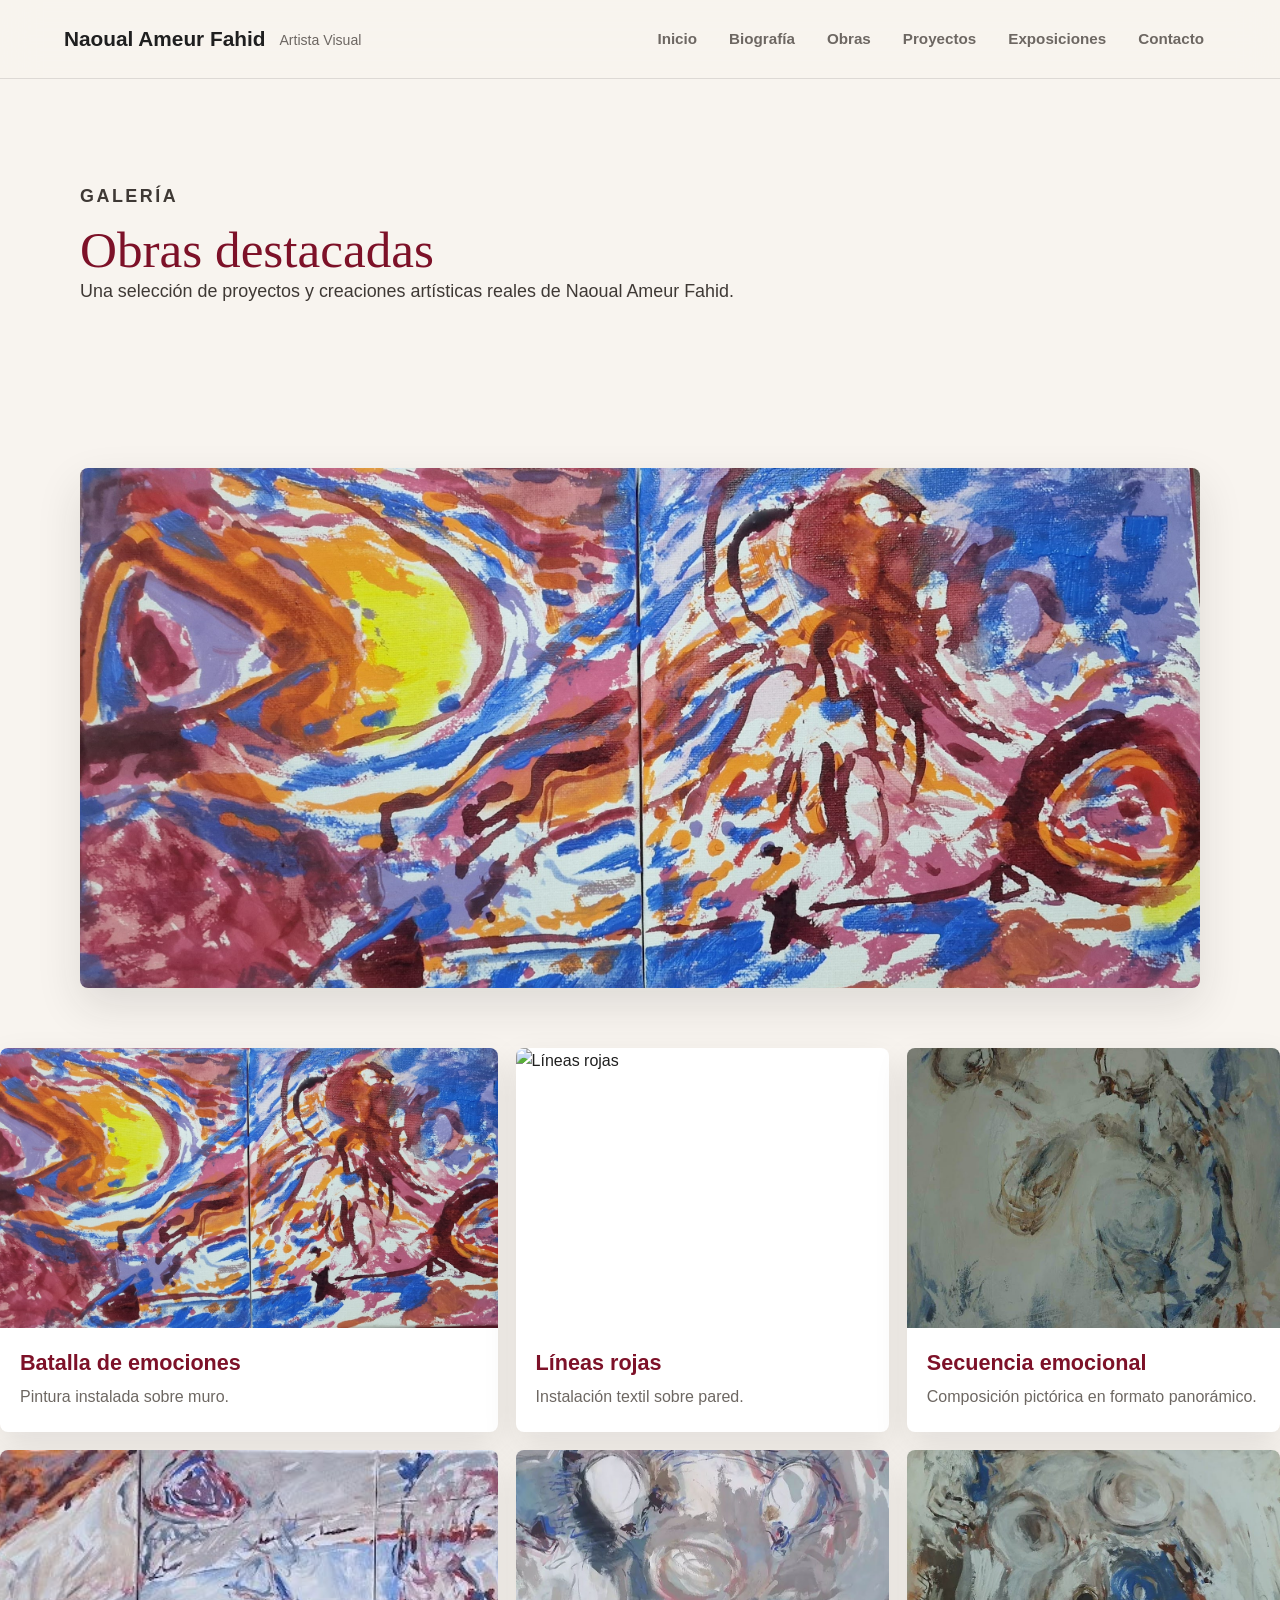
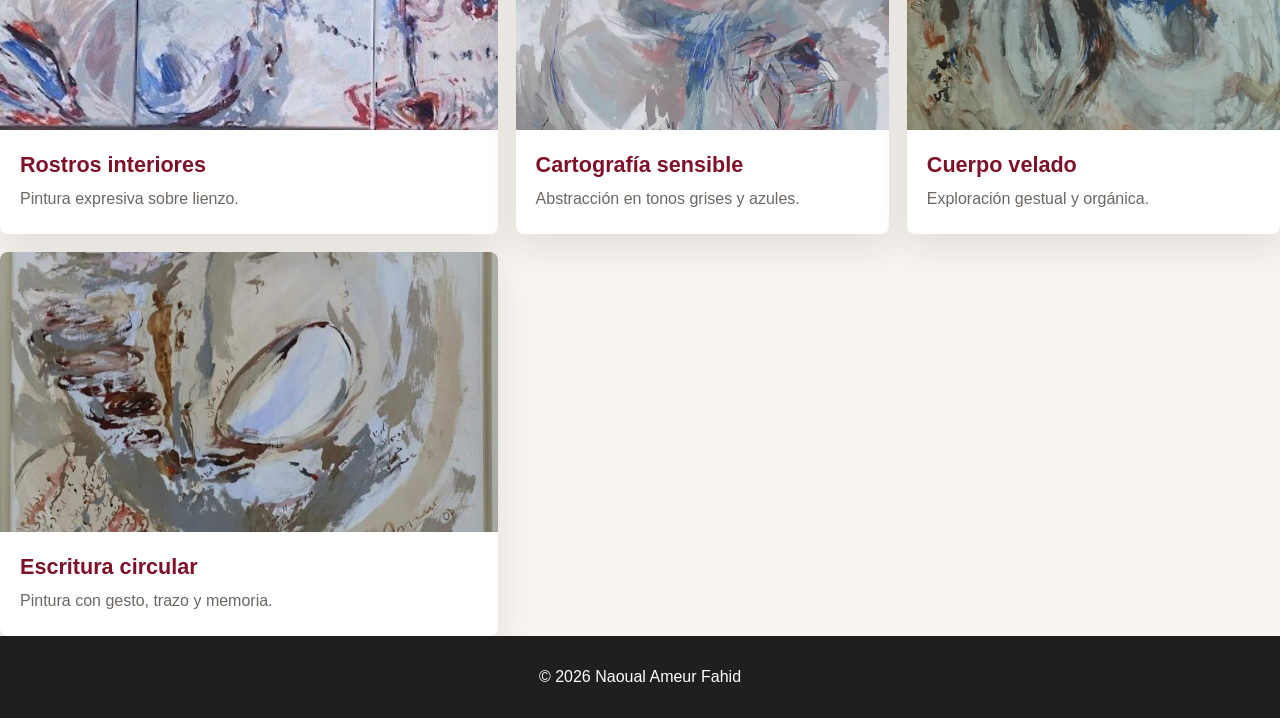
==== commit d5e15ac8: "Remove 'Memoria de fuego' image from gallery" ====
--- a/galeria.html
+++ b/galeria.html
@@ -34,7 +34,6 @@
             <div class="slides">
                 <img src="imagenes/obra 1.jpg" alt="Batalla de emociones">
                 <img src="imagenes/20200622_202020.jpg" alt="Líneas rojas">
-                <img src="imagenes/obra3.jpg" alt="Memoria de fuego">
                 <img src="imagenes/obra8.jpg" alt="Secuencia emocional">
             </div>
         </section>
@@ -42,7 +41,6 @@
         <section class="galeria-grid">
             <div class="obra"><img src="imagenes/obra 1.jpg" alt="Batalla de emociones"><h3>Batalla de emociones</h3><p>Pintura instalada sobre muro.</p></div>
             <div class="obra"><img src="imagenes/20200622_202020.jpg" alt="Líneas rojas"><h3>Líneas rojas</h3><p>Instalación textil sobre pared.</p></div>
-            <div class="obra"><img src="imagenes/obra3.jpg" alt="Memoria de fuego"><h3>Memoria de fuego</h3><p>Intervención con hilo rojo y madera quemada.</p></div>
             <div class="obra"><img src="imagenes/obra8.jpg" alt="Secuencia emocional"><h3>Secuencia emocional</h3><p>Composición pictórica en formato panorámico.</p></div>
             <div class="obra"><img src="imagenes/obra5.jpg" alt="Rostros interiores"><h3>Rostros interiores</h3><p>Pintura expresiva sobre lienzo.</p></div>
             <div class="obra"><img src="imagenes/obra7.jpg" alt="Cartografía sensible"><h3>Cartografía sensible</h3><p>Abstracción en tonos grises y azules.</p></div>
